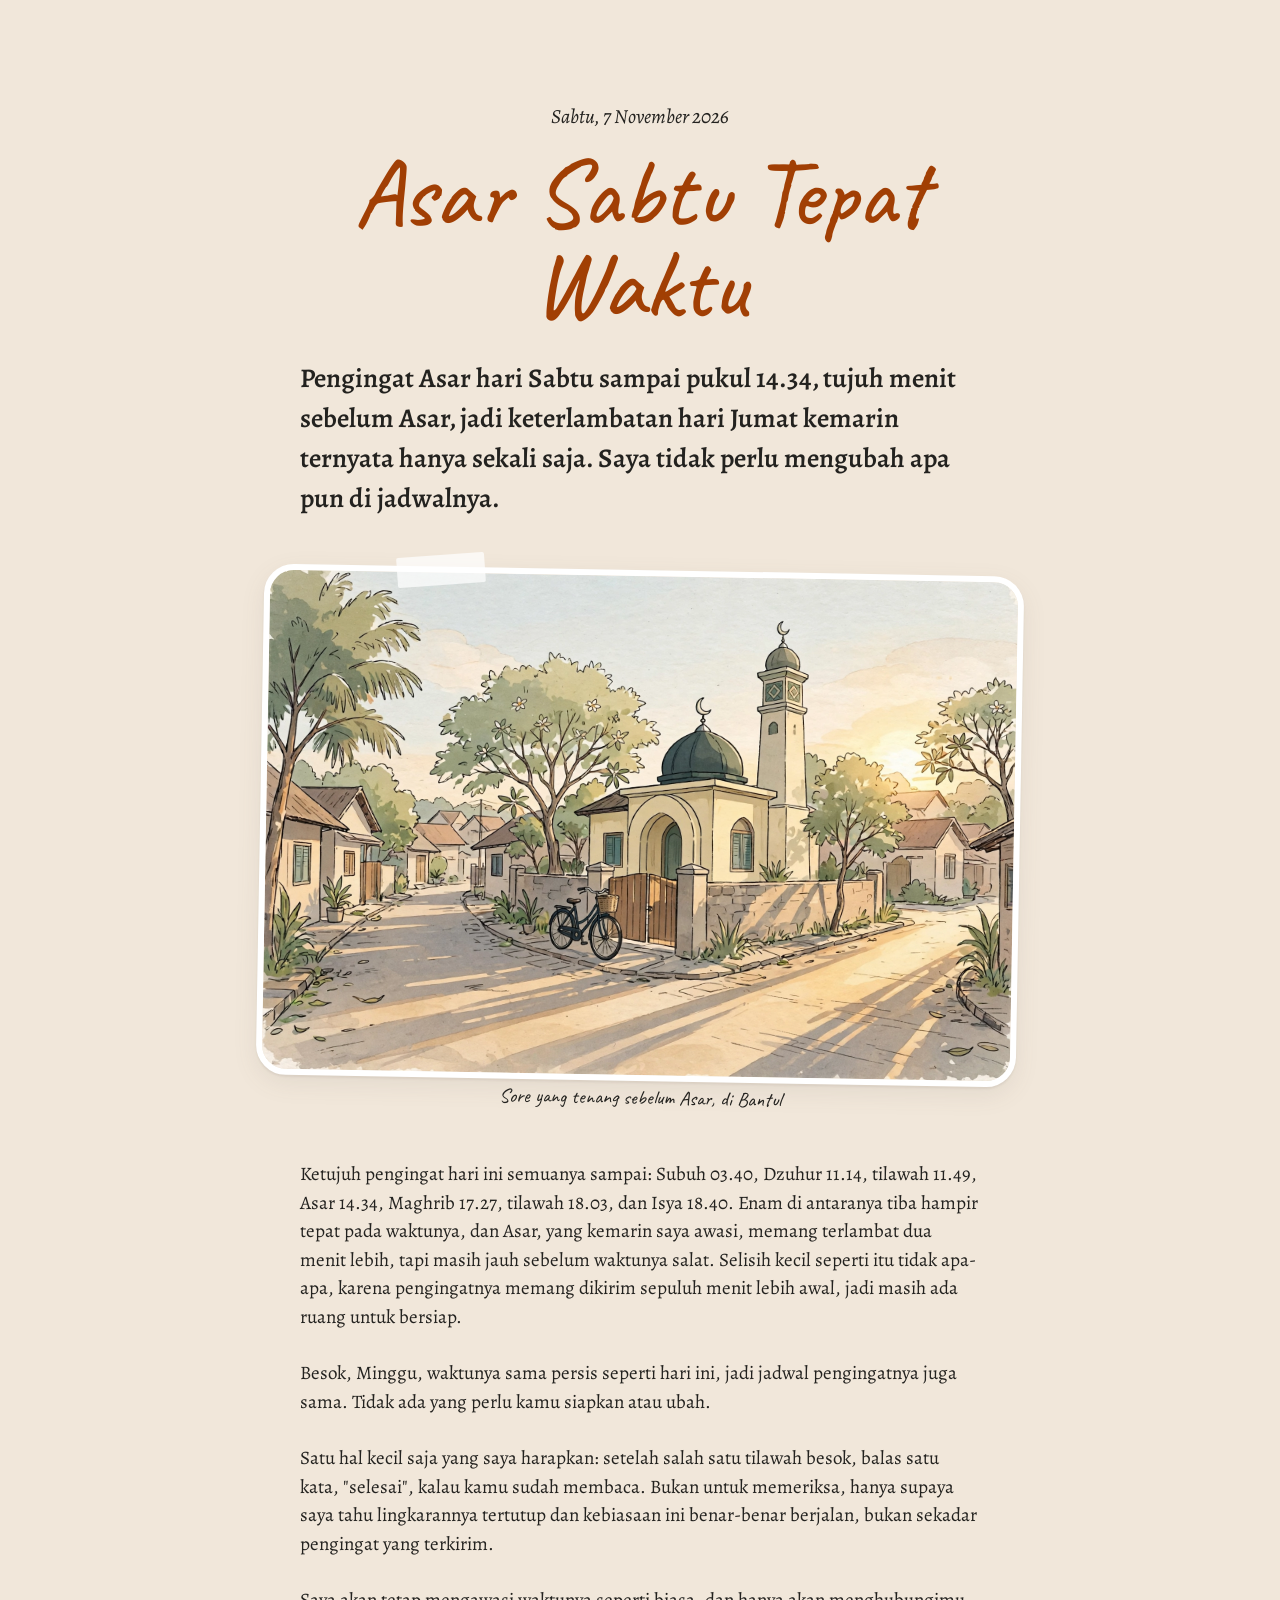
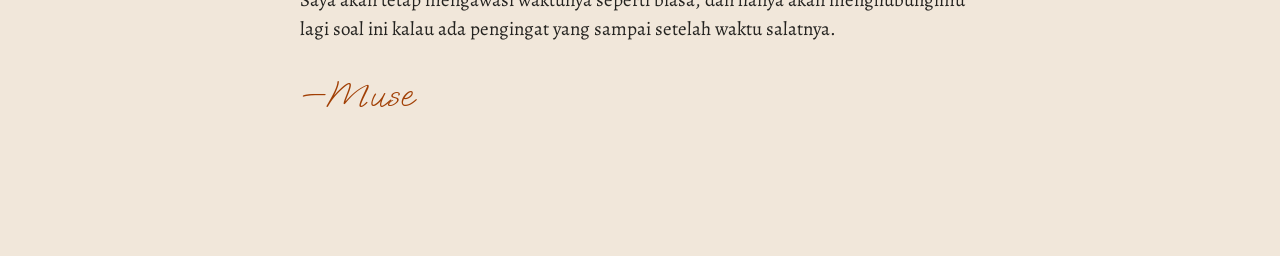
==== laporan/asar-sabtu-tepat-waktu/index.html @ e4d12367 "Migrasi 5 laporan lama pengingat shalat/tilawah ke bagian Laporan" ====
<!doctype html>
<html lang="id">
<head>
  <meta charset="utf-8">
  <meta name="viewport" content="width=device-width, initial-scale=1">
  <title>Asar Sabtu Tepat Waktu</title>
  
<style data-hatch-notebook-brief-css="true">
/*
Muse goal briefing letter stylesheet.

This is the canonical base stylesheet for Figma-aligned Muse Letter goal briefs.
The brief finalizer inlines this file into the final HTML artifact, so
brief authors should not paste, copy, link, rewrite, minify, or summarize this
stylesheet in individual briefs.

Use this as the shared base for goal briefs. Brief-specific CSS may add
content-only treatments, but should not redefine the root Muse Letter tokens or
replace the core sheet, article, masthead, figure, and content-detail styles
below.

------------------------------------------------------------------------------
MUSE LETTER LAYER
A full-page warm paper letter matching the Figma "v0 Letter Tweaks" direction:
centered small date, large orange handwritten title, compact editorial body,
and rounded white-framed images.
------------------------------------------------------------------------------
*/

@import url("https://fonts.googleapis.com/css2?family=Alegreya:ital,wght@0,400;0,500;0,600;0,700;1,400;1,700&family=Caveat:wght@400;500;600;700&family=Oooh+Baby&family=Tenor+Sans&display=swap");

:root {
  --paper: #f1e7da;
  --paper-card: #ffffff;
  --card: #fff9f4;
  --ink: #23221f;
  --ink-soft: #6f6555;
  --ink-faint: rgba(35, 34, 31, 0.48);
  --accent: #a13f04;
  --accent-deep: #7a3303;
  --accent-2: #6f6555;
  --highlight: #ffe3c0;
  --highlight-2: #efd0c0;
  --line: #e3d6c1;

  --body: 1.1875rem;       /* Figma body: 19px */
  --lead: clamp(1.5rem, 2.25vw, 1.6875rem); /* Figma lead: 24px mobile, 27px web */
  --lead-leading: clamp(2rem, 3.333vw, 2.5rem); /* Figma lead: 32px mobile, 40px web */
  --h1: clamp(4rem, 8vw, 6rem); /* Figma title range: 64px mobile, 96px web */
  --h2: clamp(2.125rem, 5vw, 2.375rem); /* Figma heading: 34px mobile, 38px web */
  --h3: clamp(1.25rem, 3.2vw, 1.35rem);
  --caption: 1.25rem;      /* Figma caption: 20px */
  --signature: 2.375rem;   /* Figma bottom signature: 38px */
  --signature-leading: 1.210526; /* Figma bottom signature: 46px */
  --list: clamp(1.0625rem, 1.667vw, 1.25rem); /* Figma list: 17px mobile, 20px web */
  --list-leading: clamp(1.9125rem, 3.333vw, 2.5rem); /* Figma list: 30.6px mobile, 40px web */
  --measure: 680px;        /* Figma text column */
  --media-width: 760px;    /* Figma image frame */
  --page-gutter: 16px;     /* Figma mobile side padding / minimum gutter */
  --leading: 1.5;          /* 19px / 28.5px */

  --radius: 16px;
  --card-radius: 32px;
  --image-radius: 30px;
  --gap: 1.75rem;          /* Figma web column gap: 28px */
  --mobile-gap: 1.5rem;    /* Figma mobile column gap: 24px */
  --raised:
    0 2px 2px rgba(111, 101, 85, 0.1),
    0 8px 24px rgba(111, 101, 85, 0.1);

  --c1: var(--accent);
  --c2: #d6a56d;
  --c3: #d8b7a6;
  --c4: #8c8f77;
  --c5: #6f6555;
  --grid: var(--line);
  --axis: var(--ink-faint);
}

* {
  box-sizing: border-box;
}

html {
  background: var(--paper);
}

body {
  margin: 0;
  background-color: var(--paper);
  color: var(--ink);
  font-family: "Alegreya", Georgia, serif;
  font-size: var(--body);
  line-height: var(--leading);
  text-rendering: optimizeLegibility;
  -webkit-font-smoothing: antialiased;
}

body:has(.sheet) {
  background-color: var(--paper);
  padding: 0;
}

.sheet {
  box-sizing: border-box;
  position: relative;
  margin: 0;
  max-width: none;
  min-height: 100vh;
  width: 100%;
  background-color: var(--paper);
}

.sheet::after {
  content: none;
}

.article {
  margin: 0 auto;
  max-width: var(--measure);
  padding: 110px 0 110px;
  width: calc(100% - var(--page-gutter) - var(--page-gutter));
}

:where(.article) p {
  margin: 0 0 var(--gap);
}

.article > p + p {
  text-indent: 0;
}

.dateline {
  color: var(--ink);
  font-family: "Alegreya", Georgia, serif;
  font-size: 1.25rem;
  font-style: italic;
  line-height: 0.7;
  margin: 0 0 1.5rem;
  text-align: center;
  transform: none;
}

.title {
  color: var(--accent);
  font-family: "Caveat", cursive;
  font-size: var(--h1);
  font-weight: 500;
  letter-spacing: 0;
  line-height: 0.95;
  margin: 0 auto 1.75rem;
  max-width: var(--measure);
  overflow-wrap: break-word;
  text-align: center;
}

.wave-rule {
  display: none;
}

.byline {
  color: var(--accent);
  font-family: "Oooh Baby", "Caveat", cursive;
  font-size: var(--signature);
  line-height: var(--signature-leading);
  margin: 1.4rem 0 1.8rem;
  text-align: left;
  transform: none;
}

.lead {
  color: var(--ink);
  font-size: var(--lead);
  font-weight: 600;
  line-height: var(--lead-leading);
}

.lead::first-letter {
  color: inherit;
  float: none;
  font-family: inherit;
  font-size: inherit;
  font-weight: inherit;
  line-height: inherit;
  padding: 0;
}

.article h2 {
  color: var(--ink);
  font-family: "Tenor Sans", Georgia, serif;
  font-size: var(--h2);
  font-weight: 400;
  letter-spacing: 0;
  line-height: 1.21;
  margin: 1.8rem 0 0.8rem;
}

.article h2::before {
  content: none;
}

.article h3,
.chart__title {
  color: var(--ink);
  font-family: "Tenor Sans", Georgia, serif;
  font-size: var(--h3);
  font-weight: 400;
  letter-spacing: 0;
  line-height: 1.25;
  margin: 1.9rem 0 0.6rem;
}

.article a {
  background-image: linear-gradient(var(--accent), var(--accent));
  background-position: 0 1.05em;
  background-repeat: repeat-x;
  background-size: 6px 2px;
  color: var(--accent-deep);
  padding-bottom: 0.04em;
  text-decoration: none;
  transition:
    color 0.2s,
    background-size 0.2s;
}

.article a:hover {
  background-size: 6px 3px;
  color: var(--accent);
}

mark,
.hl {
  background: linear-gradient(
    104deg,
    transparent 0.5%,
    var(--highlight) 0.5%,
    var(--highlight) 96%,
    transparent 96%
  );
  border-radius: 1px;
  box-decoration-break: clone;
  color: inherit;
  margin: 0 -0.05em;
  padding: 0.05em 0.15em;
  -webkit-box-decoration-break: clone;
}

.hl--mint {
  background-image: linear-gradient(
    104deg,
    transparent 0.5%,
    var(--highlight-2) 0.5%,
    var(--highlight-2) 96%,
    transparent 96%
  );
}

/* Hand-made layer (added): angle variants so no two swipes look identical. */
.hl--a {
  background-image: linear-gradient(
    99deg,
    transparent 1%,
    var(--highlight) 1%,
    var(--highlight) 94%,
    transparent 97%
  );
}

.hl--b {
  background-image: linear-gradient(
    108deg,
    transparent 0%,
    var(--highlight-2) 2%,
    var(--highlight-2) 97%,
    transparent 99%
  );
}

/* Hand-made layer (added): a hand-drawn underline drawn behind a phrase.
   Wrap the phrase in <span class="scribble">…<svg>…</svg></span>; the inline
   SVG path carries filter="url(#ink-rough-2)". */
.scribble {
  position: relative;
  white-space: nowrap;
}

.scribble svg {
  position: absolute;
  left: -0.05em;
  right: -0.05em;
  bottom: -0.32em;
  width: 104%;
  height: 0.55em;
  overflow: visible;
}

.pullquote {
  background: var(--paper-card);
  border: 1px solid var(--line);
  border-radius: var(--radius);
  box-shadow: 0 12px 28px -22px rgba(35, 34, 31, 0.28);
  color: var(--ink);
  font-family: "Caveat", cursive;
  font-size: clamp(1.35rem, 4vw, 1.75rem);
  line-height: 1.25;
  margin: 1.7rem 0;
  padding: 1rem 1.2rem;
  position: relative;
  transform: none;
}

.pullquote:nth-of-type(even) {
  transform: none;
}

.pullquote::before {
  background: rgba(255, 255, 255, 0.72);
  border-radius: 2px;
  content: "";
  height: 20px;
  left: 50%;
  position: absolute;
  top: -10px;
  transform: translateX(-50%) rotate(-2deg);
  width: 82px;
}

.note {
  color: var(--accent-2);
  font-family: "Caveat", cursive;
  font-size: 1.35rem;
  line-height: 1.2;
}

blockquote {
  border-left: 3px solid var(--accent);
  color: var(--ink-soft);
  font-style: italic;
  margin: 1.8rem 0;
  padding: 0.2rem 0 0.2rem 1.3rem;
}

.article ul {
  list-style: disc;
  margin: 0 0 var(--gap);
  padding-left: 1.4rem;
}

.article ul li {
  font-size: var(--list);
  line-height: var(--list-leading);
  margin: 0;
  padding-left: 0.1rem;
}

.article ul li::marker {
  color: var(--accent);
  font-size: 0.85em;
}

.divider {
  background: no-repeat center / contain
    url("data:image/svg+xml,%3Csvg xmlns='http://www.w3.org/2000/svg' width='180' height='16' viewBox='0 0 180 16'%3E%3Cpath d='M3 8q11-6 22 0t22 0 22 0 22 0 22 0 22 0 22 0' fill='none' stroke='%236F6555' stroke-width='2' stroke-linecap='round' opacity='.62'/%3E%3C/svg%3E");
  border: 0;
  height: 16px;
  margin: 2rem auto;
  width: 180px;
}

figure,
.figure,
.chart,
.stat {
  margin: 0 0 var(--gap);
}

figcaption {
  color: var(--ink);
  font-family: "Caveat", cursive;
  font-size: var(--caption);
  line-height: 1;
  margin-top: 0.45rem;
  text-align: center;
  transform: rotate(1deg);
}

figure,
.figure {
  margin-left: 50%;
  max-width: calc(100vw - var(--page-gutter) - var(--page-gutter));
  padding: 1.5rem 0;
  transform: translateX(-50%);
  width: var(--media-width);
}

figure > img,
.figure img {
  background: var(--paper-card);
  border: 6px solid #ffffff;
  border-radius: var(--image-radius);
  box-shadow: var(--raised);
  display: block;
  height: auto;
  transform: rotate(1deg);
  width: 100%;
}

.figure--taped {
  position: relative;
}

.figure--taped img {
  transform: rotate(1deg);
}

.figure--taped::before {
  background: rgba(255, 255, 255, 0.72);
  border-radius: 2px;
  content: "";
  height: 30px;
  left: 18%;
  position: absolute;
  top: 1.5rem;
  transform: translateY(-50%) rotate(-4deg);
  width: 88px;
  z-index: 2;
}

.gallery {
  display: grid;
  gap: 0.9rem;
  grid-template-columns: repeat(auto-fit, minmax(150px, 1fr));
  margin: 2.2rem 0;
}

.gallery img {
  aspect-ratio: 4 / 3;
  border: 1px solid var(--line);
  border-radius: var(--radius);
  height: 100%;
  object-fit: cover;
  width: 100%;
}

.gallery img:nth-child(odd) {
  transform: rotate(-0.8deg);
}

.gallery img:nth-child(even) {
  transform: rotate(0.8deg);
}

.chart svg {
  height: auto;
  overflow: visible;
  width: 100%;
}

.chart__title {
  margin: 0 0 0.6rem;
}

.chart__val {
  fill: var(--ink);
  font-family: "Caveat", cursive;
  font-size: 15px;
}

.chart__cat {
  fill: var(--axis);
  font-family: "Alegreya", serif;
  font-size: 11px;
}

.chart__note {
  fill: var(--accent-2);
  font-family: "Caveat", cursive;
  font-size: 14px;
}

.article table {
  border-collapse: collapse;
  font-size: 1.02rem;
  margin: 2rem 0;
  width: 100%;
}

.article th {
  border-bottom: 2px solid var(--accent);
  font-family: "Tenor Sans", Georgia, serif;
  font-weight: 600;
  padding: 0.55rem 0.6rem;
  text-align: left;
}

.article td {
  border-bottom: 1px solid var(--line);
  color: var(--ink-soft);
  padding: 0.55rem 0.6rem;
}

.article tr:last-child td {
  border-bottom: 0;
}

.article tbody tr:hover td {
  background: rgba(255, 227, 192, 0.24);
}

.article td.num {
  font-variant-numeric: tabular-nums;
  text-align: right;
}

.stat {
  margin-left: auto;
  margin-right: auto;
  max-width: 22ch;
  text-align: center;
}

.stat__num {
  color: var(--accent);
  font-family: "Tenor Sans", Georgia, serif;
  font-size: 3.4rem;
  font-weight: 400;
  line-height: 1;
}

.stat__label {
  color: var(--ink-soft);
  display: block;
  font-family: "Caveat", cursive;
  font-size: 1.4rem;
  margin-top: 0.3rem;
}

.stamp {
  display: none;
}

@media (min-width: 1100px) {
  .note {
    clear: right;
    float: right;
    margin: 0.2rem -190px 0.8rem 1rem;
    width: 160px;
  }

  .note:nth-of-type(3n) {
    transform: none;
  }

  .note:nth-of-type(3n + 1) {
    transform: none;
  }

  .note:nth-of-type(3n + 2) {
    transform: none;
  }

  .note::before {
    content: "\21B3 ";
  }

  .figure--wide {
    margin-left: 50%;
    width: var(--media-width);
  }
}

@media (max-width: 1099px) {
  .note {
    border-left: 3px dotted var(--accent-2);
    display: block;
    margin: 1rem 0;
    padding-left: 0.9rem;
  }
}

@media (max-width: 640px) {
  :root {
    --body: 1.0625rem; /* Figma mobile body: 17px */
    --leading: 1.411765; /* Figma mobile body: 24px */
    --gap: var(--mobile-gap);
    --image-radius: 16px;
  }

  .article {
    max-width: none;
    padding: 48px 0;
  }

  .dateline {
    margin-bottom: 1.5rem;
  }

  .title {
    line-height: 1;
    margin-bottom: 1.5rem;
    max-width: none;
    width: 100%;
  }

  figure,
  .figure {
    max-width: 100%;
    width: 100%;
  }

  figure > img,
  .figure img {
    border-width: 6px;
    border-radius: var(--image-radius);
  }

}
</style>

</head>
<body>
  <main class="sheet">
    <article class="article">
      <p class="dateline">Sabtu, 7 November 2026</p>
      <h1 class="title">Asar Sabtu Tepat Waktu</h1>
      <p class="lead">Pengingat Asar hari Sabtu sampai pukul 14.34, tujuh menit sebelum Asar, jadi keterlambatan hari Jumat kemarin ternyata hanya sekali saja. Saya tidak perlu mengubah apa pun di jadwalnya.</p>
      <figure class="figure figure--taped">
        <img src="[data-uri]" alt="Masjid kecil di sore hari yang hangat, sesaat sebelum Asar">
        <figcaption>Sore yang tenang sebelum Asar, di Bantul</figcaption>
      </figure>
      <p>Ketujuh pengingat hari ini semuanya sampai: Subuh 03.40, Dzuhur 11.14, tilawah 11.49, Asar 14.34, Maghrib 17.27, tilawah 18.03, dan Isya 18.40. Enam di antaranya tiba hampir tepat pada waktunya, dan Asar, yang kemarin saya awasi, memang terlambat dua menit lebih, tapi masih jauh sebelum waktunya salat. Selisih kecil seperti itu tidak apa-apa, karena pengingatnya memang dikirim sepuluh menit lebih awal, jadi masih ada ruang untuk bersiap.</p>
      <p>Besok, Minggu, waktunya sama persis seperti hari ini, jadi jadwal pengingatnya juga sama. Tidak ada yang perlu kamu siapkan atau ubah.</p>
      <p>Satu hal kecil saja yang saya harapkan: setelah salah satu tilawah besok, balas satu kata, "selesai", kalau kamu sudah membaca. Bukan untuk memeriksa, hanya supaya saya tahu lingkarannya tertutup dan kebiasaan ini benar-benar berjalan, bukan sekadar pengingat yang terkirim.</p>
      <p>Saya akan tetap mengawasi waktunya seperti biasa, dan hanya akan menghubungimu lagi soal ini kalau ada pengingat yang sampai setelah waktu salatnya.</p>
      <p class="byline">&mdash;<span>Muse</span></p>
    </article>
  </main>

<script data-hatch-goal-briefing-open-tracker="true">
(() => {
  const key = "goal_briefing.open:goal_0e685465655f:goal_briefing_982994016fd5";
  window.__hatchGoalBriefingOpenEvents = window.__hatchGoalBriefingOpenEvents || {};
  if (window.__hatchGoalBriefingOpenEvents[key]) return;
  window.__hatchGoalBriefingOpenEvents[key] = true;
  const action = "goal_briefing.open";
  const payload = { goalId: "goal_0e685465655f", briefingId: "goal_briefing_982994016fd5" };
  if (window.hatch && typeof window.hatch.call === "function") {
    window.hatch.call(action, payload);
  } else if (window.parent && typeof window.parent.postMessage === "function") {
    window.parent.postMessage({ type: "hatch:call", action, payload }, "*");
  }
})();
</script>
</body>
</html>
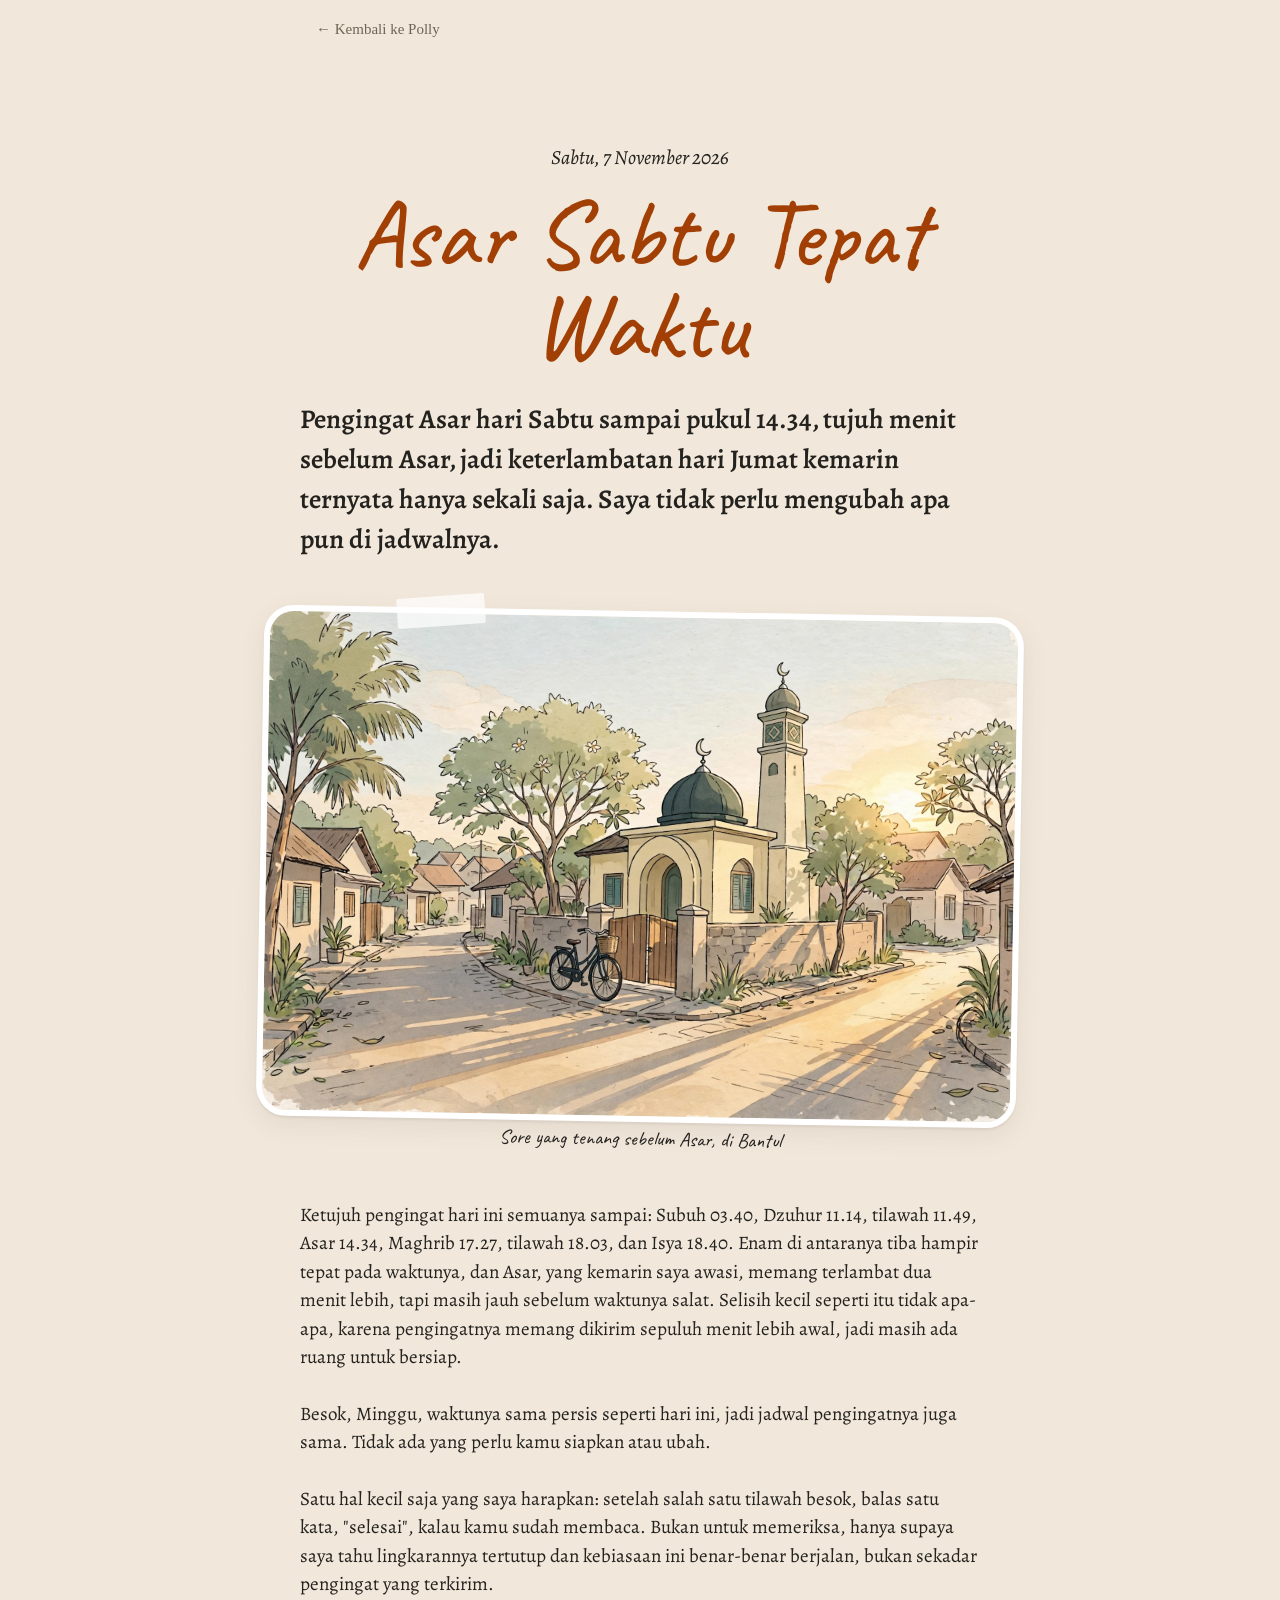
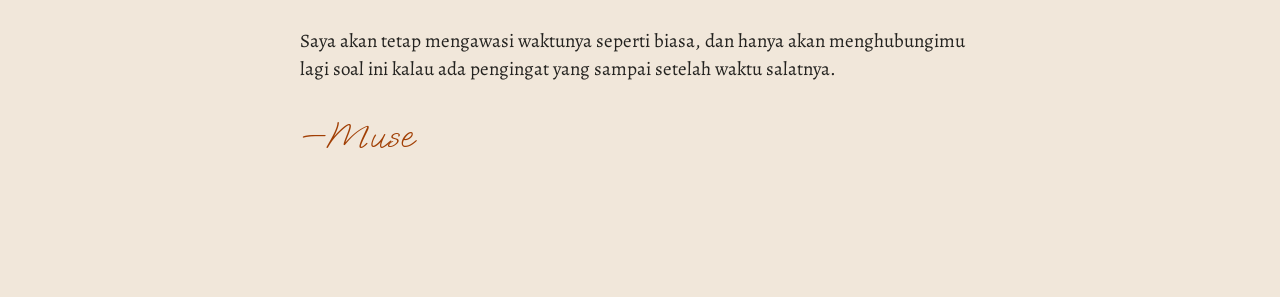
==== commit 42b8d6e6: "Laporan: tambah tombol kembali ke Polly di 5 laporan lama" ====
--- a/laporan/asar-sabtu-tepat-waktu/index.html
+++ b/laporan/asar-sabtu-tepat-waktu/index.html
@@ -619,6 +619,7 @@
 
 </head>
 <body>
+<p style="max-width:680px;margin:0 auto;padding:18px 16px 0;font-family:Georgia,serif;font-size:15px;"><a href="https://polly.ollieclub.id/#/laporan" style="color:#6f6555;text-decoration:none;">← Kembali ke Polly</a></p>
   <main class="sheet">
     <article class="article">
       <p class="dateline">Sabtu, 7 November 2026</p>
